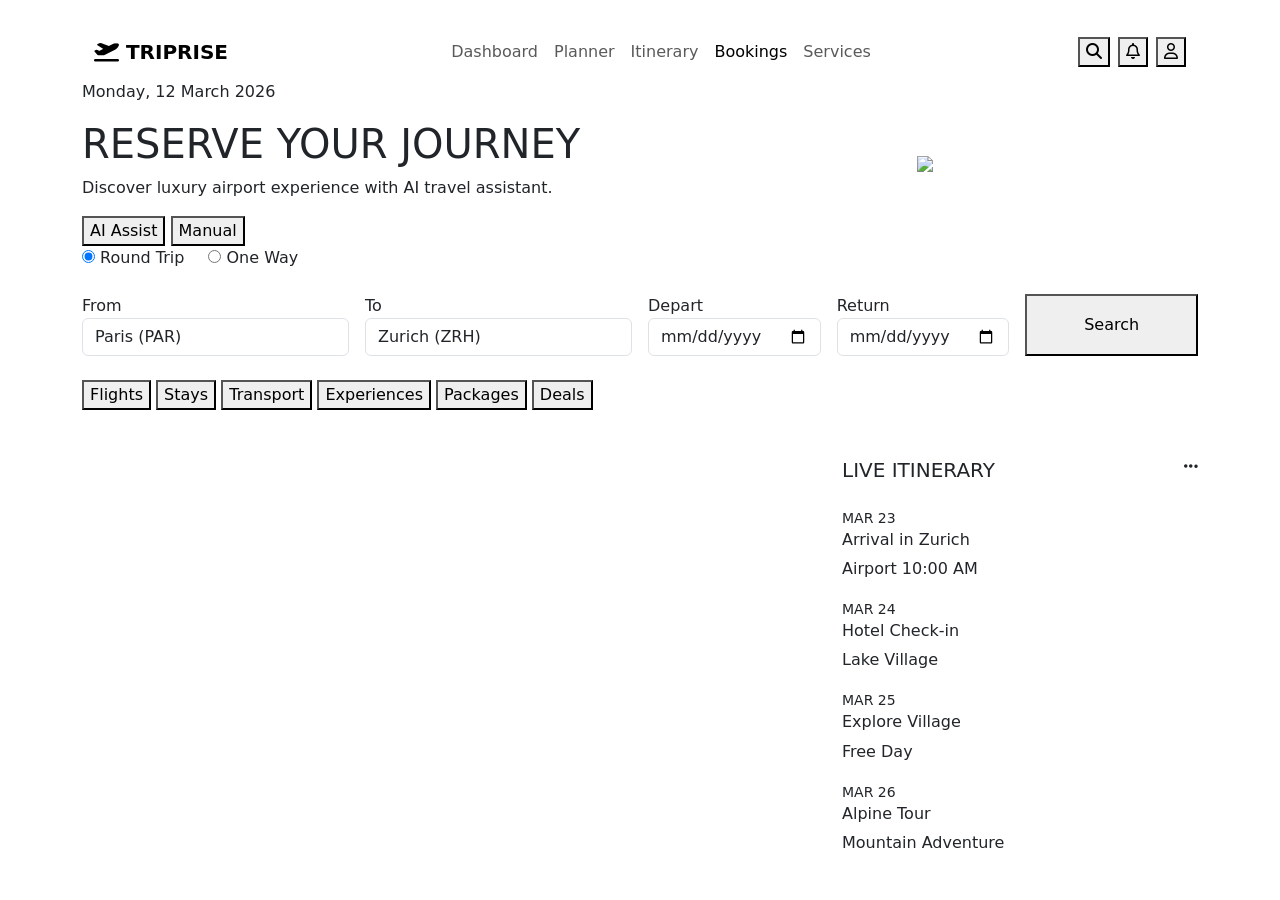
==== airport-guid.html @ 976f3715 "Change my html file name" ====
<!DOCTYPE html>
<html lang="en">
<head>
  <meta charset="UTF-8">
  <meta name="viewport" content="width=device-width, initial-scale=1.0">

  <title>TripRise | Airport Guide</title>

  <!-- Bootstrap -->
  <link href="https://cdn.jsdelivr.net/npm/bootstrap@5.3.7/dist/css/bootstrap.min.css" rel="stylesheet">

  <!-- Font Awesome -->
  <link rel="stylesheet" href="https://cdnjs.cloudflare.com/ajax/libs/font-awesome/6.7.2/css/all.min.css">

  <!-- CSS -->
  <link rel="stylesheet" href="css/style.css">
</head>
<body>

<div class="container py-4">

  <!-- Main Card -->
  <div class="main-card">

    <!-- ================= NAVBAR ================= -->

    <nav class="navbar navbar-expand-lg">

      <div class="container-fluid">

        <a class="navbar-brand fw-bold" href="#">
          <i class="fa-solid fa-plane-departure"></i>
          TRIPRISE
        </a>

        <button class="navbar-toggler" data-bs-toggle="collapse"
        data-bs-target="#menu">
          <span class="navbar-toggler-icon"></span>
        </button>

        <div class="collapse navbar-collapse" id="menu">

          <ul class="navbar-nav mx-auto">

            <li class="nav-item">
              <a class="nav-link" href="#">Dashboard</a>
            </li>

            <li class="nav-item">
              <a class="nav-link" href="#">Planner</a>
            </li>

            <li class="nav-item">
              <a class="nav-link" href="#">Itinerary</a>
            </li>

            <li class="nav-item">
              <a class="nav-link active" href="#">Bookings</a>
            </li>

            <li class="nav-item">
              <a class="nav-link" href="#">Services</a>
            </li>

          </ul>

          <div class="d-flex gap-2">

            <button class="icon-btn">
              <i class="fa-solid fa-magnifying-glass"></i>
            </button>

            <button class="icon-btn">
              <i class="fa-regular fa-bell"></i>
            </button>

            <button class="icon-btn">
              <i class="fa-regular fa-user"></i>
            </button>

          </div>

        </div>

      </div>

    </nav>

     <!-- ================= HERO ================= -->

    <section class="hero">

      <div class="row align-items-center">

        <div class="col-lg-6">

          <p class="date">Monday, 12 March 2026</p>

          <h1>
            RESERVE YOUR JOURNEY
          </h1>

          <p class="hero-text">
            Discover luxury airport experience with AI travel assistant.
          </p>

          <div class="hero-switch">

            <button class="ai active">AI Assist</button>

            <button class="manual">Manual</button>

          </div>

        </div>

        <div class="col-lg-6 text-center">

      <img src="https://images.unsplash.com/photo-1436491865332-7a61a109cc05?w=800"
     class="img-fluid plane">

        </div>

      </div>

    </section>

    <!-- ================= BOOKING ================= -->

     <section class="booking">

      <div class="trip-type d-flex gap-4 mb-4">

        <label>
          <input type="radio" checked name="trip">
          Round Trip
        </label>

        <label>
          <input type="radio" name="trip">
          One Way
        </label>

      </div>

      <div class="row g-3">

        <div class="col-md-3">
          <label>From</label>
          <input id="from" class="form-control" value="Paris (PAR)">
        </div>

        <div class="col-md-3">
          <label>To</label>
          <input id="to" class="form-control" value="Zurich (ZRH)">
        </div>

        <div class="col-md-2">
          <label>Depart</label>
          <input type="date" class="form-control">
        </div>

        <div class="col-md-2">
          <label>Return</label>
          <input type="date" class="form-control">
        </div>

        <div class="col-md-2 d-grid">

          <button id="searchBtn" class="search-btn">
            Search
          </button>

        </div>

      </div>

    </section>

    <!-- ================= TABS ================= -->

    <section class="tabs mt-4">

      <button class="tab active">Flights</button>
      <button class="tab">Stays</button>
      <button class="tab">Transport</button>
      <button class="tab">Experiences</button>
      <button class="tab">Packages</button>
      <button class="tab">Deals</button>

    </section>

    <!-- ================= CONTENT ================= -->

    <section class="row mt-4 g-4">

      <!-- Flights -->

      <div class="col-lg-8">

        <div id="flightList">

        </div>

      </div>

      <!-- Itinerary -->

      <div class="col-lg-4">

        <div class="itinerary">

          <div class="d-flex justify-content-between mb-3">

            <h5>LIVE ITINERARY</h5>

            <i class="fa-solid fa-ellipsis"></i>

          </div>

          <div class="timeline">

            <div class="item">
              <span></span>
              <div>
                <small>MAR 23</small>
                <h6>Arrival in Zurich</h6>
                <p>Airport 10:00 AM</p>
              </div>
            </div>

            <div class="item">
              <span></span>
              <div>
                <small>MAR 24</small>
                <h6>Hotel Check-in</h6>
                <p>Lake Village</p>
              </div>
            </div>

            <div class="item">
              <span></span>
              <div>
                <small>MAR 25</small>
                <h6>Explore Village</h6>
                <p>Free Day</p>
              </div>
            </div>

            <div class="item">
              <span></span>
              <div>
                <small>MAR 26</small>
                <h6>Alpine Tour</h6>
                <p>Mountain Adventure</p>
              </div>
            </div>

          </div>

        </div>

      </div>

    </section>

  </div>

</div>

<script src="https://cdn.jsdelivr.net/npm/bootstrap@5.3.7/dist/js/bootstrap.bundle.min.js"></script>

<script src="js/script.js"></script>

</body>
</html>
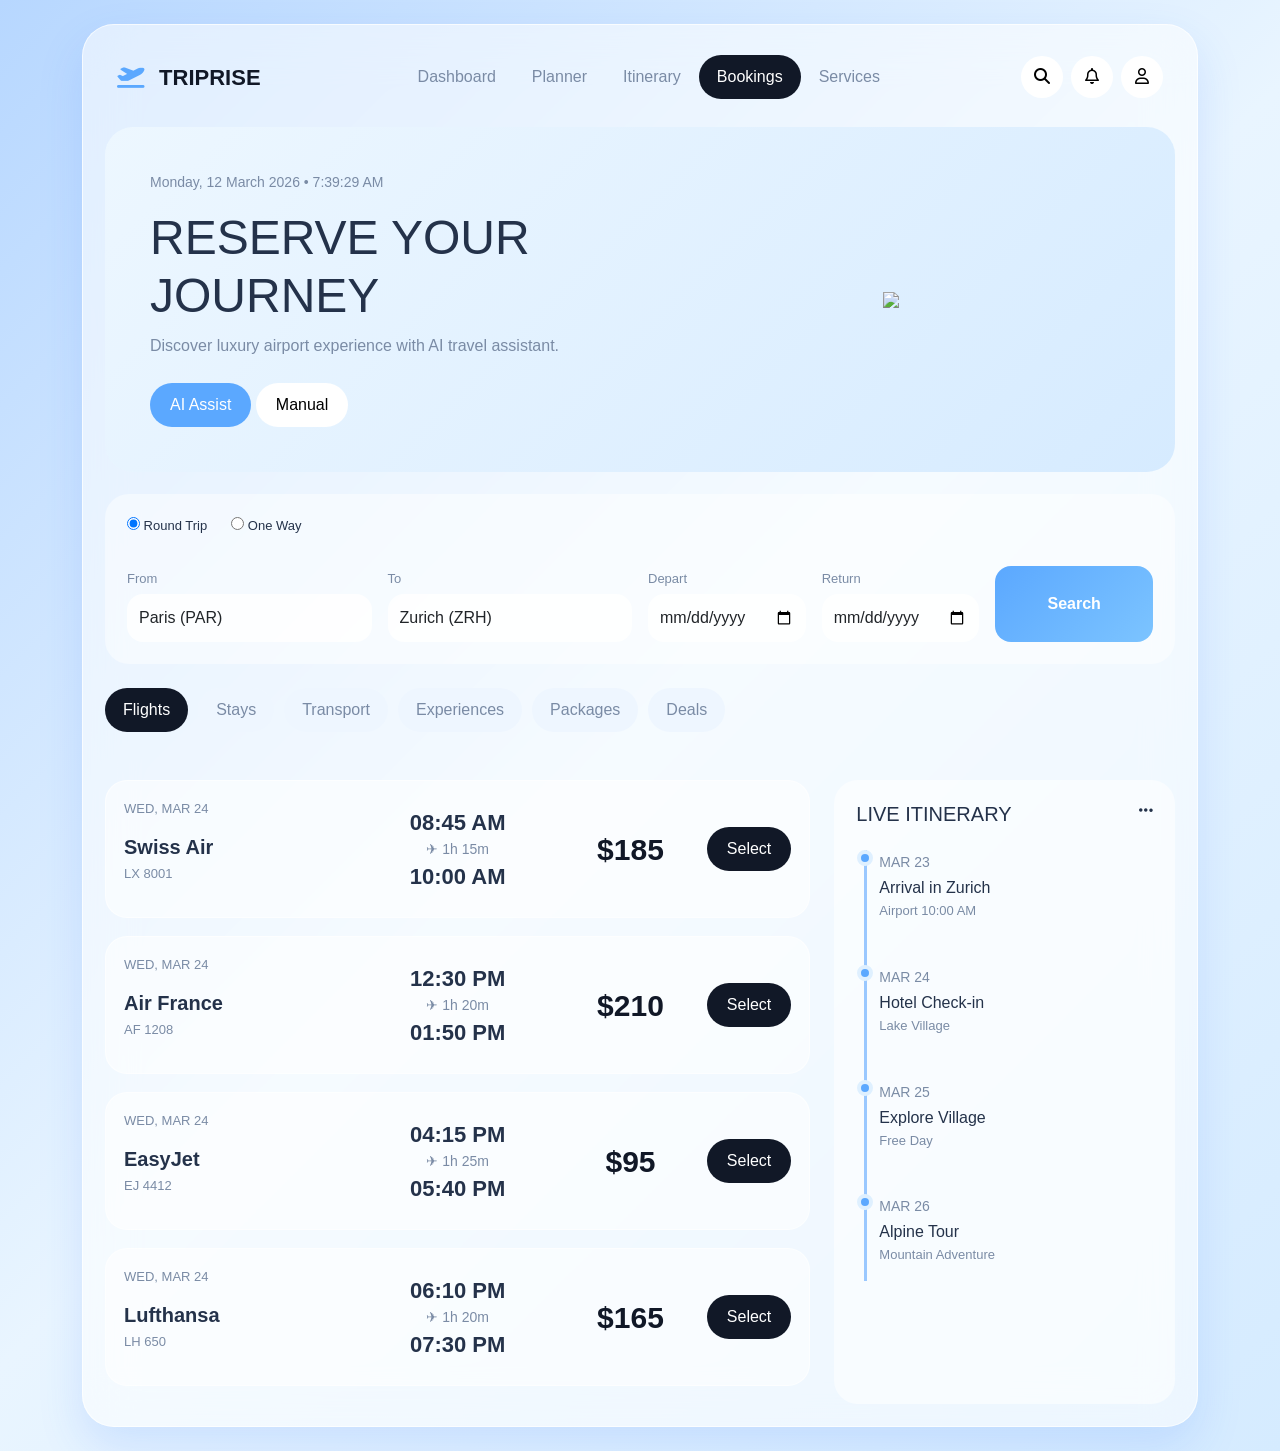
==== commit a87fbbbb: "Change my linkes" ====
--- a/airport-guid.html
+++ b/airport-guid.html
@@ -14,7 +14,7 @@
   <link rel="stylesheet" href="https://cdnjs.cloudflare.com/ajax/libs/font-awesome/6.7.2/css/all.min.css">
 
   <!-- CSS -->
-  <link rel="stylesheet" href="css/style.css">
+  <link rel="stylesheet" href="style.css">
 </head>
 <body>
 
@@ -271,7 +271,7 @@
 
 <script src="https://cdn.jsdelivr.net/npm/bootstrap@5.3.7/dist/js/bootstrap.bundle.min.js"></script>
 
-<script src="js/script.js"></script>
+<script src="java.js"></script>
 
 </body>
 </html>
--- a/style.css
+++ b/style.css
@@ -0,0 +1,374 @@
+
+@import url('https://fonts.googleapis.com/css2?family=Inter:wght@300;400;500;600;700&display=swap');
+
+:root{
+    --bg:#dcebff;
+    --white:#ffffff;
+    --glass:rgba(255,255,255,.55);
+    --border:rgba(255,255,255,.7);
+
+    --primary:#5BA8FF;
+    --primary2:#7CC4FF;
+
+    --dark:#111827;
+    --text:#24324a;
+    --muted:#7a8ba5;
+
+    --shadow:0 20px 45px rgba(56,120,255,.15);
+
+    --radius:26px;
+}
+*{
+    margin:0;
+    padding:0;
+    box-sizing:border-box;
+    font-family:"Inter",sans-serif;
+}
+
+body{
+    background:linear-gradient(135deg,#b7d7ff,#e9f5ff,#d5ebff);
+    min-height:100vh;
+    color:var(--text);
+}
+
+/* ==========================
+MAIN CARD
+========================== */
+
+.main-card{
+    background:var(--glass);
+    backdrop-filter:blur(25px);
+    border:1px solid var(--border);
+    border-radius:32px;
+    box-shadow:var(--shadow);
+    padding:22px;
+}
+
+/* ==========================
+NAVBAR
+========================== */
+
+.navbar-brand{
+    font-size:22px;
+    color:var(--dark)!important;
+}
+
+.navbar-brand i{
+    color:var(--primary);
+    margin-right:8px;
+}
+
+.nav-link{
+    color:var(--muted)!important;
+    padding:10px 18px!important;
+    border-radius:30px;
+    transition:.3s;
+}
+
+.nav-link:hover{
+    background:#fff;
+    color:var(--dark)!important;
+}
+
+.nav-link.active{
+    background:var(--dark);
+    color:white!important;
+}
+
+.icon-btn{
+    width:42px;
+    height:42px;
+    border:none;
+    background:white;
+    border-radius:50%;
+    transition:.3s;
+}
+
+.icon-btn:hover{
+    background:var(--primary);
+    color:white;
+    transform:translateY(-3px);
+}
+.hero{
+    margin-top:20px;
+    background:linear-gradient(135deg,#edf7ff,#d6ebff);
+    border-radius:28px;
+    padding:45px;
+    overflow:hidden;
+}
+
+.date{
+    color:var(--muted);
+    font-size:14px;
+}
+
+.hero h1{
+    font-size:48px;
+    font-weight:300;
+    margin:10px 0;
+    line-height:1.2;
+}
+
+.hero-text{
+    color:var(--muted);
+    max-width:420px;
+}
+
+.plane{
+    animation:float 4s ease-in-out infinite;
+}
+
+@keyframes float{
+
+    0%{
+        transform:translateY(0);
+    }
+
+    50%{
+        transform:translateY(-10px);
+    }
+
+    100%{
+        transform:translateY(0);
+    }
+}
+
+/* ==========================
+AI SWITCH
+========================== */
+
+.hero-switch{
+    margin-top:25px;
+}
+
+.hero-switch button{
+    border:none;
+    padding:10px 20px;
+    border-radius:25px;
+    background:white;
+}
+
+.hero-switch .active{
+    background:var(--primary);
+    color:white;
+}
+
+/* ==========================
+BOOKING
+========================== */
+
+.booking{
+    margin-top:22px;
+    background:rgba(255,255,255,.45);
+    border-radius:24px;
+    padding:22px;
+}
+
+.booking label{
+    font-size:13px;
+    color:var(--muted);
+    margin-bottom:6px;
+}
+
+.form-control{
+    border:none;
+    border-radius:16px;
+    background:rgba(255,255,255,.8);
+    padding:12px;
+}
+
+.form-control:focus{
+    box-shadow:none;
+    border:1px solid var(--primary);
+}
+
+.trip-type label{
+    font-weight:500;
+    color:var(--text);
+}
+.search-btn{
+    border:none;
+    border-radius:16px;
+    color:white;
+    font-weight:600;
+    background:linear-gradient(135deg,var(--primary),var(--primary2));
+}
+
+.search-btn:hover{
+    transform:translateY(-2px);
+}
+.tabs{
+    display:flex;
+    gap:10px;
+    flex-wrap:wrap;
+}
+
+.tab{
+    border:none;
+    padding:10px 18px;
+    border-radius:30px;
+    background:#eef6ff;
+    color:var(--muted);
+    transition:.3s;
+}
+
+.tab.active{
+    background:var(--dark);
+    color:white;
+}
+
+.tab:hover{
+    background:var(--primary);
+    color:white;
+}
+.flight-card{
+    background:rgba(255,255,255,.55);
+    border-radius:22px;
+    padding:18px;
+    margin-bottom:18px;
+    transition:.3s;
+    border:1px solid rgba(255,255,255,.6);
+}
+
+.flight-card:hover{
+    transform:translateY(-4px);
+    box-shadow:0 10px 30px rgba(0,0,0,.08);
+}
+
+.airline{
+    font-weight:700;
+    margin-bottom:5px;
+}
+
+.code{
+    color:var(--muted);
+    font-size:13px;
+}
+
+.time{
+    font-size:22px;
+    font-weight:700;
+}
+
+.duration{
+    color:var(--muted);
+    font-size:14px;
+}
+
+.price{
+    font-size:30px;
+    font-weight:bold;
+    color:var(--dark);
+}
+
+.select-btn{
+    border:none;
+    background:var(--dark);
+    color:white;
+    border-radius:30px;
+    padding:10px 20px;
+    transition:.3s;
+}
+
+.select-btn:hover{
+    background:var(--primary);
+}
+.itinerary{
+    background:rgba(255,255,255,.55);
+    border-radius:24px;
+    padding:22px;
+    height:100%;
+}
+
+.timeline{
+    border-left:3px solid #9ac8ff;
+    margin-left:8px;
+}
+
+.item{
+    position:relative;
+    display:flex;
+    gap:15px;
+    margin-bottom:28px;
+    padding-left:12px;
+}
+
+.item span{
+    position:absolute;
+    left:-10px;
+    width:16px;
+    height:16px;
+    background:var(--primary);
+    border-radius:50%;
+    border:4px solid #dff0ff;
+}
+
+.item small{
+    color:var(--muted);
+}
+
+.item h6{
+    margin:4px 0;
+}
+
+.item p{
+    color:var(--muted);
+    font-size:13px;
+}
+
+@media(max-width:992px){
+
+    .hero{
+        text-align:center;
+    }
+
+    .hero h1{
+        font-size:36px;
+    }
+
+}
+
+@media(max-width:768px){
+
+    .main-card{
+        padding:15px;
+    }
+
+    .hero{
+        padding:25px;
+    }
+
+    .hero h1{
+        font-size:30px;
+    }
+
+    .tabs{
+        overflow:auto;
+        flex-wrap:nowrap;
+    }
+
+    .tab{
+        white-space:nowrap;
+    }
+
+    .price{
+        font-size:24px;
+    }
+
+}
+
+@media(max-width:576px){
+
+    .navbar-brand{
+        font-size:18px;
+    }
+
+    .hero h1{
+        font-size:26px;
+    }
+
+    .booking{
+        padding:15px;
+    }
+
+}
